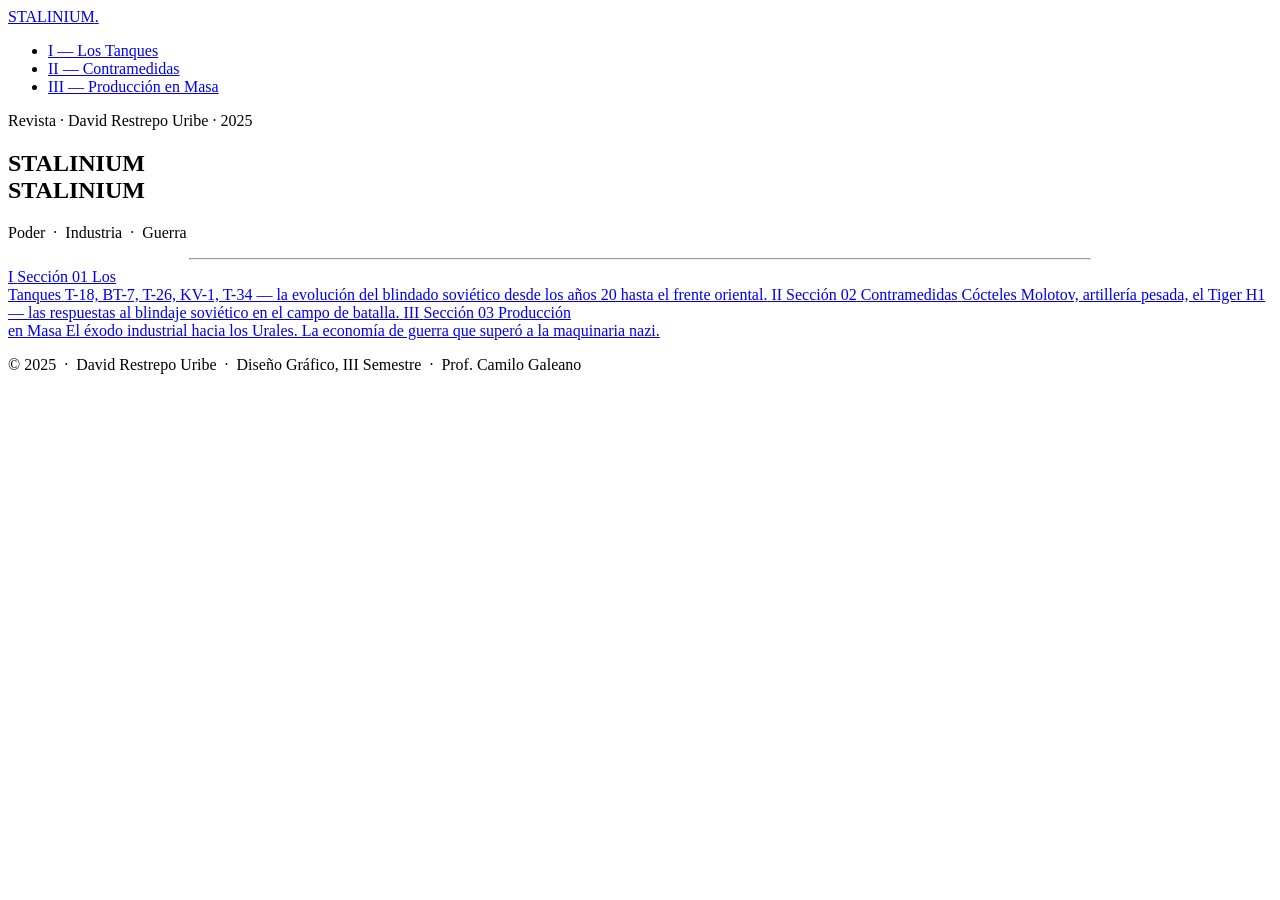
==== index.html @ 34686d77 "Rename Index.html to index.html" ====
<!DOCTYPE html>
<html lang="es">
<head>
  <meta charset="UTF-8">
  <meta name="viewport" content="width=device-width, initial-scale=1.0">
  <title>Stalinium — Poder, Industria, Guerra</title>
  <link rel="stylesheet" href="style.css">
</head>
<body id="home">

  <nav class="site-nav">
    <a href="index.html" class="nav-brand">STALINIUM<span>.</span></a>
    <ul class="nav-links">
      <li><a href="seccion1.html">I — Los Tanques</a></li>
      <li><a href="seccion2.html">II — Contramedidas</a></li>
      <li><a href="seccion3.html">III — Producción en Masa</a></li>
    </ul>
  </nav>

  <section class="home-hero">
    <p class="home-eyebrow">Revista · David Restrepo Uribe · 2025</p>
    <h1 class="home-title">
      STALINIUM<br>
      <span class="outline">STALINIUM</span>
    </h1>
    <p class="home-subtitle">Poder &nbsp;·&nbsp; Industria &nbsp;·&nbsp; Guerra</p>

    <hr class="divider" style="width:100%;max-width:900px;">

    <div class="home-nav-grid">

      <a href="seccion1.html" class="home-nav-card">
        <span class="card-num">I</span>
        <span class="card-tag">Sección 01</span>
        <span class="card-title">Los<br>Tanques</span>
        <span class="card-desc">T-18, BT-7, T-26, KV-1, T-34 — la evolución del blindado soviético desde los años 20 hasta el frente oriental.</span>
      </a>

      <a href="seccion2.html" class="home-nav-card">
        <span class="card-num">II</span>
        <span class="card-tag">Sección 02</span>
        <span class="card-title">Contra&shy;medidas</span>
        <span class="card-desc">Cócteles Molotov, artillería pesada, el Tiger H1 — las respuestas al blindaje soviético en el campo de batalla.</span>
      </a>

      <a href="seccion3.html" class="home-nav-card">
        <span class="card-num">III</span>
        <span class="card-tag">Sección 03</span>
        <span class="card-title">Producción<br>en Masa</span>
        <span class="card-desc">El éxodo industrial hacia los Urales. La economía de guerra que superó a la maquinaria nazi.</span>
      </a>

    </div>
  </section>

  <footer class="home-footer">
    <p>© 2025 &nbsp;·&nbsp; David Restrepo Uribe &nbsp;·&nbsp; Diseño Gráfico, III Semestre &nbsp;·&nbsp; Prof. Camilo Galeano</p>
  </footer>

</body>
</html>
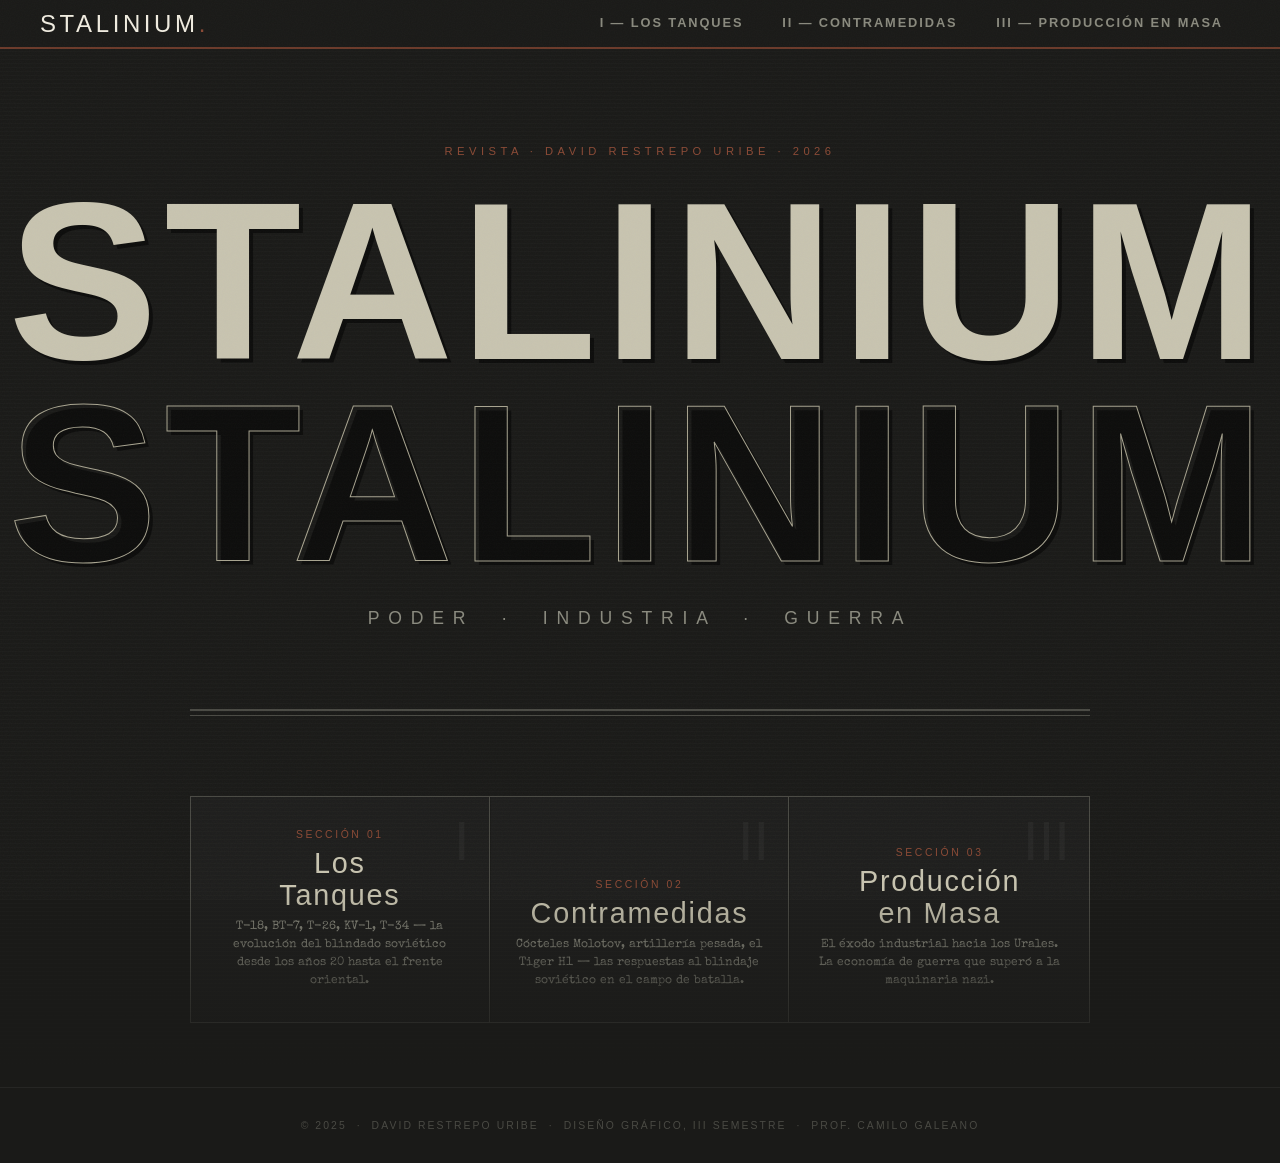
==== commit 2f3b02c3: "Update index.html" ====
--- a/index.html
+++ b/index.html
@@ -18,7 +18,7 @@
   </nav>
 
   <section class="home-hero">
-    <p class="home-eyebrow">Revista · David Restrepo Uribe · 2025</p>
+    <p class="home-eyebrow">Revista · David Restrepo Uribe · 2026</p>
     <h1 class="home-title">
       STALINIUM<br>
       <span class="outline">STALINIUM</span>
--- a/style.css
+++ b/style.css
@@ -0,0 +1,958 @@
+/* ============================================
+   STALINIUM — Estilos globales
+   Estética: Industrial / WWII / Papel viejo
+   ============================================ */
+
+@import url('https://fonts.googleapis.com/css2?family=Bebas+Neue&family=Special+Elite&family=Oswald:wght@300;400;600;700&family=IM+Fell+English:ital@0;1&display=swap');
+
+/* --- Variables --- */
+:root {
+  --ink:        #1a1a18;
+  --dark:       #2b2b27;
+  --mid:        #4a4a44;
+  --light:      #8a8a7e;
+  --paper:      #c8c4b0;
+  --paper-dark: #a8a490;
+  --paper-pale: #e2dece;
+  --cream:      #f0ece0;
+  --rust:       #6b3a2a;
+  --rust-light: #8b4a35;
+  --shadow:     rgba(10, 10, 8, 0.55);
+}
+
+/* --- Reset --- */
+*, *::before, *::after {
+  margin: 0; padding: 0;
+  box-sizing: border-box;
+}
+
+html { scroll-behavior: smooth; }
+
+body {
+  background-color: var(--dark);
+  color: var(--paper);
+  font-family: 'Special Elite', cursive;
+  overflow-x: hidden;
+}
+
+/* --- Grain overlay para todo el sitio --- */
+body::before {
+  content: '';
+  position: fixed;
+  inset: 0;
+  background-image: url("data:image/svg+xml,%3Csvg xmlns='http://www.w3.org/2000/svg' width='300' height='300'%3E%3Cfilter id='noise'%3E%3CfeTurbulence type='fractalNoise' baseFrequency='0.85' numOctaves='4' stitchTiles='stitch'/%3E%3C/filter%3E%3Crect width='300' height='300' filter='url(%23noise)' opacity='0.07'/%3E%3C/svg%3E");
+  pointer-events: none;
+  z-index: 9999;
+  opacity: 0.4;
+}
+
+/* ============================================
+   COMPONENTES COMPARTIDOS
+   ============================================ */
+
+/* Línea divisora estilo prensa */
+.divider {
+  border: none;
+  border-top: 2px solid var(--mid);
+  margin: 2rem 0;
+  position: relative;
+}
+.divider::after {
+  content: '';
+  display: block;
+  border-top: 1px solid var(--mid);
+  margin-top: 4px;
+}
+
+/* Etiqueta clasificada */
+.stamp {
+  display: inline-block;
+  font-family: 'Bebas Neue', sans-serif;
+  font-size: 0.75rem;
+  letter-spacing: 0.2em;
+  color: var(--rust-light);
+  border: 1px solid var(--rust);
+  padding: 2px 10px;
+  text-transform: uppercase;
+  opacity: 0.85;
+  transform: rotate(-1.5deg);
+}
+
+/* Ficha técnica de tanque */
+.ficha {
+  background: rgba(26,26,24,0.7);
+  border-left: 3px solid var(--rust);
+  padding: 1rem 1.4rem;
+  font-size: 0.88rem;
+  line-height: 2;
+  color: var(--paper-pale);
+}
+.ficha span {
+  color: var(--light);
+  font-family: 'Oswald', sans-serif;
+  font-size: 0.78rem;
+  letter-spacing: 0.1em;
+  text-transform: uppercase;
+}
+.ficha strong {
+  color: var(--cream);
+  font-family: 'Bebas Neue', sans-serif;
+  font-size: 1rem;
+  letter-spacing: 0.05em;
+}
+
+/* ============================================
+   NAVIGATION — Compartida entre páginas
+   ============================================ */
+
+.site-nav {
+  position: sticky;
+  top: 0;
+  z-index: 100;
+  background: var(--ink);
+  border-bottom: 2px solid var(--rust);
+  display: flex;
+  align-items: center;
+  justify-content: space-between;
+  padding: 0.6rem 2.5rem;
+  gap: 1rem;
+}
+
+.site-nav .nav-brand {
+  font-family: 'Bebas Neue', sans-serif;
+  font-size: 1.5rem;
+  letter-spacing: 0.15em;
+  color: var(--cream);
+  text-decoration: none;
+}
+.site-nav .nav-brand span {
+  color: var(--rust-light);
+}
+
+.site-nav .nav-links {
+  display: flex;
+  gap: 0.3rem;
+  list-style: none;
+}
+
+.site-nav .nav-links a {
+  font-family: 'Oswald', sans-serif;
+  font-size: 0.8rem;
+  font-weight: 600;
+  letter-spacing: 0.15em;
+  text-transform: uppercase;
+  color: var(--light);
+  text-decoration: none;
+  padding: 0.5rem 1rem;
+  border: 1px solid transparent;
+  transition: all 0.2s;
+}
+.site-nav .nav-links a:hover,
+.site-nav .nav-links a.active {
+  color: var(--cream);
+  border-color: var(--mid);
+  background: rgba(255,255,255,0.04);
+}
+
+/* ============================================
+   HOME — index.html
+   ============================================ */
+
+body#home {
+  background: var(--ink);
+  min-height: 100vh;
+  display: flex;
+  flex-direction: column;
+}
+
+.home-hero {
+  flex: 1;
+  display: flex;
+  flex-direction: column;
+  align-items: center;
+  justify-content: center;
+  text-align: center;
+  padding: 6rem 2rem 4rem;
+  position: relative;
+  overflow: hidden;
+}
+
+/* Fondo rayado tipo impresión tipográfica antigua */
+.home-hero::before {
+  content: '';
+  position: absolute;
+  inset: 0;
+  background: repeating-linear-gradient(
+    0deg,
+    transparent,
+    transparent 3px,
+    rgba(255,255,255,0.012) 3px,
+    rgba(255,255,255,0.012) 4px
+  );
+  pointer-events: none;
+}
+
+.home-hero::after {
+  content: '';
+  position: absolute;
+  bottom: 0; left: 0; right: 0;
+  height: 200px;
+  background: linear-gradient(to bottom, transparent, var(--ink));
+  pointer-events: none;
+}
+
+.home-eyebrow {
+  font-family: 'Oswald', sans-serif;
+  font-size: 0.7rem;
+  letter-spacing: 0.4em;
+  color: var(--rust-light);
+  text-transform: uppercase;
+  margin-bottom: 1.5rem;
+}
+
+.home-title {
+  font-family: 'Bebas Neue', sans-serif;
+  font-size: clamp(5rem, 18vw, 14rem);
+  line-height: 0.9;
+  letter-spacing: 0.03em;
+  color: var(--paper);
+  text-shadow: 4px 4px 0 rgba(0,0,0,0.5);
+  position: relative;
+}
+
+.home-title .outline {
+  -webkit-text-stroke: 1px var(--paper-dark);
+  color: transparent;
+}
+
+.home-subtitle {
+  font-family: 'Oswald', sans-serif;
+  font-size: clamp(0.8rem, 2vw, 1.1rem);
+  letter-spacing: 0.5em;
+  color: var(--light);
+  text-transform: uppercase;
+  margin: 1.5rem 0 3rem;
+  font-weight: 300;
+}
+
+.home-nav-grid {
+  display: grid;
+  grid-template-columns: repeat(3, 1fr);
+  gap: 1px;
+  width: 100%;
+  max-width: 900px;
+  margin-top: 3rem;
+  border: 1px solid var(--mid);
+}
+
+.home-nav-card {
+  display: flex;
+  flex-direction: column;
+  justify-content: flex-end;
+  padding: 2rem 1.5rem;
+  text-decoration: none;
+  background: rgba(255,255,255,0.02);
+  border-right: 1px solid var(--mid);
+  position: relative;
+  overflow: hidden;
+  transition: background 0.3s;
+  min-height: 200px;
+}
+.home-nav-card:last-child { border-right: none; }
+.home-nav-card:hover { background: rgba(255,255,255,0.06); }
+
+.home-nav-card .card-num {
+  position: absolute;
+  top: 1rem; right: 1.2rem;
+  font-family: 'Bebas Neue', sans-serif;
+  font-size: 3.5rem;
+  color: rgba(255,255,255,0.04);
+  line-height: 1;
+}
+
+.home-nav-card .card-tag {
+  font-family: 'Oswald', sans-serif;
+  font-size: 0.65rem;
+  letter-spacing: 0.25em;
+  color: var(--rust-light);
+  text-transform: uppercase;
+  margin-bottom: 0.5rem;
+}
+
+.home-nav-card .card-title {
+  font-family: 'Bebas Neue', sans-serif;
+  font-size: 1.8rem;
+  letter-spacing: 0.06em;
+  color: var(--paper);
+  line-height: 1.1;
+}
+
+.home-nav-card .card-desc {
+  font-family: 'Special Elite', cursive;
+  font-size: 0.75rem;
+  color: var(--light);
+  margin-top: 0.4rem;
+  line-height: 1.5;
+}
+
+.home-footer {
+  text-align: center;
+  padding: 2rem;
+  font-family: 'Oswald', sans-serif;
+  font-size: 0.65rem;
+  letter-spacing: 0.2em;
+  color: var(--mid);
+  text-transform: uppercase;
+  border-top: 1px solid rgba(255,255,255,0.05);
+}
+
+/* ============================================
+   LAYOUT BASE — Secciones
+   ============================================ */
+
+.page-wrapper {
+  min-height: 100vh;
+  background: var(--dark);
+}
+
+/* Hero de sección */
+.section-hero {
+  position: relative;
+  padding: 5rem 2rem 4rem;
+  text-align: center;
+  border-bottom: 2px solid var(--mid);
+  overflow: hidden;
+}
+
+.section-hero::before {
+  content: '';
+  position: absolute;
+  inset: 0;
+  background: repeating-linear-gradient(
+    -45deg,
+    transparent,
+    transparent 20px,
+    rgba(255,255,255,0.008) 20px,
+    rgba(255,255,255,0.008) 21px
+  );
+}
+
+.section-hero .section-num {
+  font-family: 'Bebas Neue', sans-serif;
+  font-size: 12rem;
+  color: rgba(255,255,255,0.03);
+  position: absolute;
+  top: 50%; left: 50%;
+  transform: translate(-50%, -50%);
+  line-height: 1;
+  pointer-events: none;
+  white-space: nowrap;
+}
+
+.section-hero .eyebrow {
+  font-family: 'Oswald', sans-serif;
+  font-size: 0.7rem;
+  letter-spacing: 0.35em;
+  color: var(--rust-light);
+  text-transform: uppercase;
+  margin-bottom: 1rem;
+  position: relative;
+}
+
+.section-hero h1 {
+  font-family: 'Bebas Neue', sans-serif;
+  font-size: clamp(3.5rem, 10vw, 7rem);
+  letter-spacing: 0.04em;
+  color: var(--paper);
+  line-height: 1;
+  position: relative;
+  text-shadow: 3px 3px 0 rgba(0,0,0,0.4);
+}
+
+.section-hero .subtitle {
+  font-family: 'IM Fell English', serif;
+  font-style: italic;
+  font-size: 1rem;
+  color: var(--light);
+  margin-top: 1rem;
+  position: relative;
+}
+
+/* Contenido principal */
+.content-area {
+  max-width: 1100px;
+  margin: 0 auto;
+  padding: 4rem 2rem 6rem;
+}
+
+/* Footer de sección */
+.page-footer {
+  background: var(--ink);
+  border-top: 2px solid var(--mid);
+  padding: 1.5rem 2.5rem;
+  display: flex;
+  align-items: center;
+  justify-content: space-between;
+}
+.page-footer p {
+  font-family: 'Oswald', sans-serif;
+  font-size: 0.65rem;
+  letter-spacing: 0.2em;
+  color: var(--mid);
+  text-transform: uppercase;
+}
+.page-footer .back-home {
+  font-family: 'Oswald', sans-serif;
+  font-size: 0.7rem;
+  letter-spacing: 0.15em;
+  color: var(--light);
+  text-decoration: none;
+  text-transform: uppercase;
+  border-bottom: 1px solid var(--mid);
+  transition: color 0.2s, border-color 0.2s;
+}
+.page-footer .back-home:hover {
+  color: var(--cream);
+  border-color: var(--rust-light);
+}
+
+/* ============================================
+   SECCIÓN 1 — Los Tanques
+   ============================================ */
+
+/* Tarjeta de tanque principal */
+.tank-card {
+  display: grid;
+  grid-template-columns: 1fr 1fr;
+  gap: 0;
+  border: 1px solid var(--mid);
+  margin-bottom: 4rem;
+  background: rgba(10,10,8,0.4);
+  position: relative;
+}
+
+.tank-card.reverse { direction: rtl; }
+.tank-card.reverse > * { direction: ltr; }
+
+.tank-card-img {
+  background: var(--ink);
+  overflow: hidden;
+  min-height: 320px;
+  position: relative;
+}
+.tank-card-img img {
+  width: 100%; height: 100%;
+  object-fit: cover;
+  filter: grayscale(100%) contrast(1.1) brightness(0.85);
+  display: block;
+}
+/* Placeholder gris cuando no hay imagen */
+.tank-card-img .img-placeholder {
+  width: 100%; height: 100%;
+  min-height: 320px;
+  display: flex;
+  align-items: center;
+  justify-content: center;
+  background: linear-gradient(135deg, #1a1a18, #2b2b27);
+  font-family: 'Bebas Neue', sans-serif;
+  font-size: 5rem;
+  color: rgba(255,255,255,0.05);
+  letter-spacing: 0.1em;
+}
+
+.tank-card-body {
+  padding: 2rem 2.5rem;
+  display: flex;
+  flex-direction: column;
+  justify-content: center;
+  gap: 1rem;
+  border-left: 1px solid var(--mid);
+}
+.tank-card.reverse .tank-card-body {
+  border-left: none;
+  border-right: 1px solid var(--mid);
+}
+
+.tank-card-body .tank-designation {
+  font-family: 'Oswald', sans-serif;
+  font-size: 0.65rem;
+  letter-spacing: 0.35em;
+  color: var(--rust-light);
+  text-transform: uppercase;
+}
+
+.tank-card-body h2 {
+  font-family: 'Bebas Neue', sans-serif;
+  font-size: 3.5rem;
+  letter-spacing: 0.03em;
+  color: var(--cream);
+  line-height: 1;
+}
+
+.tank-card-body .tank-subtitle {
+  font-family: 'IM Fell English', serif;
+  font-style: italic;
+  font-size: 0.9rem;
+  color: var(--paper-dark);
+  border-left: 2px solid var(--rust);
+  padding-left: 0.8rem;
+  margin: 0.3rem 0;
+}
+
+.tank-card-body p {
+  font-size: 0.85rem;
+  line-height: 1.8;
+  color: var(--paper);
+}
+
+/* Galería de tanques secundarios */
+.tank-row {
+  display: grid;
+  grid-template-columns: 1fr 1fr;
+  gap: 1px;
+  border: 1px solid var(--mid);
+  margin-bottom: 4rem;
+  background: var(--mid);
+}
+
+.tank-mini {
+  background: var(--dark);
+  padding: 0;
+  display: flex;
+  flex-direction: column;
+}
+
+.tank-mini-img {
+  height: 200px;
+  background: var(--ink);
+  overflow: hidden;
+  position: relative;
+}
+.tank-mini-img .img-placeholder {
+  width: 100%; height: 100%;
+  display: flex; align-items: center; justify-content: center;
+  background: linear-gradient(135deg, #1a1a18, #2b2b27);
+  font-family: 'Bebas Neue', sans-serif;
+  font-size: 3rem;
+  color: rgba(255,255,255,0.05);
+}
+
+.tank-mini-body {
+  padding: 1.4rem 1.6rem;
+  flex: 1;
+  border-top: 1px solid var(--mid);
+}
+.tank-mini-body h3 {
+  font-family: 'Bebas Neue', sans-serif;
+  font-size: 2rem;
+  color: var(--cream);
+  letter-spacing: 0.04em;
+  margin-bottom: 0.6rem;
+}
+.tank-mini-body p {
+  font-size: 0.82rem;
+  line-height: 1.75;
+  color: var(--paper);
+}
+
+/* Bloque de guerra de invierno */
+.war-block {
+  border: 1px solid var(--mid);
+  padding: 3rem;
+  margin-bottom: 4rem;
+  position: relative;
+  background: rgba(10,10,8,0.3);
+}
+.war-block::before {
+  content: 'DOCUMENTO CLASIFICADO';
+  position: absolute;
+  top: -0.6rem; left: 2rem;
+  background: var(--dark);
+  padding: 0 0.8rem;
+  font-family: 'Oswald', sans-serif;
+  font-size: 0.6rem;
+  letter-spacing: 0.3em;
+  color: var(--rust);
+  text-transform: uppercase;
+}
+.war-block h2 {
+  font-family: 'Bebas Neue', sans-serif;
+  font-size: 2.8rem;
+  color: var(--paper);
+  letter-spacing: 0.05em;
+  margin-bottom: 1.5rem;
+}
+.war-block p {
+  font-size: 0.87rem;
+  line-height: 1.85;
+  color: var(--paper);
+  margin-bottom: 1rem;
+}
+.war-block .highlight {
+  background: rgba(107,58,42,0.2);
+  border-left: 3px solid var(--rust);
+  padding: 1rem 1.5rem;
+  margin: 1.5rem 0;
+  font-family: 'IM Fell English', serif;
+  font-style: italic;
+  font-size: 0.9rem;
+  color: var(--paper-pale);
+}
+.war-block .war-conclusion {
+  display: grid;
+  grid-template-columns: 1fr 1fr 1fr;
+  gap: 1px;
+  border: 1px solid var(--mid);
+  background: var(--mid);
+  margin-top: 2rem;
+}
+.war-conclusion-item {
+  background: var(--dark);
+  padding: 1.2rem;
+  font-size: 0.8rem;
+  line-height: 1.7;
+  color: var(--paper);
+}
+.war-conclusion-item strong {
+  display: block;
+  font-family: 'Oswald', sans-serif;
+  font-size: 0.65rem;
+  letter-spacing: 0.2em;
+  color: var(--rust-light);
+  text-transform: uppercase;
+  margin-bottom: 0.4rem;
+}
+
+/* ============================================
+   SECCIÓN 2 — Contramedidas
+   ============================================ */
+
+.counter-intro {
+  font-family: 'IM Fell English', serif;
+  font-size: 1.05rem;
+  line-height: 1.9;
+  color: var(--paper);
+  max-width: 750px;
+  margin: 0 auto 3.5rem;
+  text-align: center;
+  font-style: italic;
+}
+
+.counter-grid {
+  display: grid;
+  grid-template-columns: repeat(3, 1fr);
+  gap: 1px;
+  background: var(--mid);
+  border: 1px solid var(--mid);
+  margin-bottom: 4rem;
+}
+
+.counter-item {
+  background: var(--dark);
+  padding: 2rem 1.8rem;
+}
+.counter-item .counter-icon {
+  font-family: 'Bebas Neue', sans-serif;
+  font-size: 3rem;
+  color: rgba(255,255,255,0.06);
+  line-height: 1;
+  margin-bottom: 1rem;
+}
+.counter-item h3 {
+  font-family: 'Bebas Neue', sans-serif;
+  font-size: 1.4rem;
+  letter-spacing: 0.05em;
+  color: var(--paper);
+  margin-bottom: 0.3rem;
+}
+.counter-item .counter-sub {
+  font-family: 'Oswald', sans-serif;
+  font-size: 0.6rem;
+  letter-spacing: 0.25em;
+  color: var(--rust-light);
+  text-transform: uppercase;
+  margin-bottom: 0.8rem;
+}
+.counter-item p {
+  font-size: 0.82rem;
+  line-height: 1.75;
+  color: var(--light);
+}
+
+/* Bloque Tiger */
+.tiger-block {
+  display: grid;
+  grid-template-columns: 1.4fr 1fr;
+  gap: 0;
+  border: 1px solid var(--mid);
+  margin-bottom: 4rem;
+  background: rgba(10,10,8,0.4);
+}
+
+.tiger-block-body {
+  padding: 2.5rem 3rem;
+  display: flex;
+  flex-direction: column;
+  justify-content: center;
+  gap: 1.2rem;
+}
+.tiger-block-body .enemy-tag {
+  font-family: 'Oswald', sans-serif;
+  font-size: 0.65rem;
+  letter-spacing: 0.35em;
+  color: var(--rust-light);
+  text-transform: uppercase;
+}
+.tiger-block-body h2 {
+  font-family: 'Bebas Neue', sans-serif;
+  font-size: 4rem;
+  letter-spacing: 0.03em;
+  color: var(--paper);
+  line-height: 1;
+}
+.tiger-block-body p {
+  font-size: 0.87rem;
+  line-height: 1.85;
+  color: var(--paper);
+}
+.tiger-block-aside {
+  background: rgba(10,10,8,0.5);
+  padding: 2.5rem 2rem;
+  border-left: 1px solid var(--mid);
+  display: flex;
+  flex-direction: column;
+  justify-content: center;
+  gap: 1rem;
+}
+.tiger-block-aside h4 {
+  font-family: 'Oswald', sans-serif;
+  font-size: 0.65rem;
+  letter-spacing: 0.3em;
+  color: var(--rust);
+  text-transform: uppercase;
+  margin-bottom: 0.5rem;
+}
+
+/* Timeline de evolución */
+.timeline {
+  position: relative;
+  padding-left: 2.5rem;
+  margin-bottom: 4rem;
+}
+.timeline::before {
+  content: '';
+  position: absolute;
+  left: 0.7rem;
+  top: 0; bottom: 0;
+  width: 1px;
+  background: var(--mid);
+}
+.timeline-item {
+  position: relative;
+  margin-bottom: 2.5rem;
+}
+.timeline-item::before {
+  content: '';
+  position: absolute;
+  left: -2.1rem;
+  top: 0.4rem;
+  width: 8px; height: 8px;
+  background: var(--rust);
+  border: 2px solid var(--dark);
+}
+.timeline-item .tl-year {
+  font-family: 'Bebas Neue', sans-serif;
+  font-size: 0.85rem;
+  letter-spacing: 0.2em;
+  color: var(--rust-light);
+}
+.timeline-item h3 {
+  font-family: 'Bebas Neue', sans-serif;
+  font-size: 1.6rem;
+  color: var(--paper);
+  letter-spacing: 0.04em;
+  margin: 0.2rem 0 0.6rem;
+}
+.timeline-item p {
+  font-size: 0.83rem;
+  line-height: 1.8;
+  color: var(--light);
+}
+
+/* ============================================
+   SECCIÓN 3 — Producción en Masa
+   ============================================ */
+
+.production-lead {
+  display: grid;
+  grid-template-columns: 1fr 1fr;
+  gap: 0;
+  border: 1px solid var(--mid);
+  margin-bottom: 4rem;
+  background: rgba(10,10,8,0.4);
+}
+.production-lead-img {
+  background: var(--ink);
+  min-height: 350px;
+  overflow: hidden;
+  position: relative;
+}
+.production-lead-img .img-placeholder {
+  width: 100%; height: 100%;
+  min-height: 350px;
+  display: flex; align-items: center; justify-content: center;
+  background: linear-gradient(135deg, #111110, #222220);
+  font-family: 'Bebas Neue', sans-serif;
+  font-size: 6rem;
+  color: rgba(255,255,255,0.04);
+}
+.production-lead-body {
+  padding: 3rem 2.5rem;
+  border-left: 1px solid var(--mid);
+  display: flex;
+  flex-direction: column;
+  justify-content: center;
+  gap: 1.2rem;
+}
+.production-lead-body .p-eyebrow {
+  font-family: 'Oswald', sans-serif;
+  font-size: 0.65rem;
+  letter-spacing: 0.35em;
+  color: var(--rust-light);
+  text-transform: uppercase;
+}
+.production-lead-body h2 {
+  font-family: 'Bebas Neue', sans-serif;
+  font-size: 3rem;
+  letter-spacing: 0.04em;
+  color: var(--paper);
+  line-height: 1.05;
+}
+.production-lead-body p {
+  font-size: 0.87rem;
+  line-height: 1.85;
+  color: var(--paper);
+}
+
+/* Stats */
+.stats-row {
+  display: grid;
+  grid-template-columns: repeat(4, 1fr);
+  gap: 1px;
+  background: var(--mid);
+  border: 1px solid var(--mid);
+  margin-bottom: 4rem;
+}
+.stat-box {
+  background: var(--dark);
+  padding: 2rem 1.5rem;
+  text-align: center;
+}
+.stat-box .stat-num {
+  font-family: 'Bebas Neue', sans-serif;
+  font-size: 3.5rem;
+  color: var(--paper);
+  line-height: 1;
+  letter-spacing: 0.02em;
+}
+.stat-box .stat-unit {
+  font-family: 'Bebas Neue', sans-serif;
+  font-size: 1rem;
+  color: var(--rust-light);
+}
+.stat-box .stat-label {
+  font-family: 'Oswald', sans-serif;
+  font-size: 0.6rem;
+  letter-spacing: 0.2em;
+  color: var(--light);
+  text-transform: uppercase;
+  margin-top: 0.5rem;
+  display: block;
+}
+
+/* Artículo largo */
+.long-article {
+  max-width: 760px;
+  margin: 0 auto 4rem;
+}
+.long-article h3 {
+  font-family: 'Bebas Neue', sans-serif;
+  font-size: 2rem;
+  letter-spacing: 0.05em;
+  color: var(--cream);
+  margin-bottom: 1rem;
+  padding-bottom: 0.5rem;
+  border-bottom: 1px solid var(--mid);
+}
+.long-article p {
+  font-size: 0.88rem;
+  line-height: 1.9;
+  color: var(--paper);
+  margin-bottom: 1.2rem;
+}
+.long-article .pullquote {
+  font-family: 'IM Fell English', serif;
+  font-size: 1.2rem;
+  font-style: italic;
+  color: var(--paper-pale);
+  border-top: 1px solid var(--mid);
+  border-bottom: 1px solid var(--mid);
+  padding: 1.5rem 0;
+  margin: 2rem 0;
+  text-align: center;
+}
+
+/* Comparativa final */
+.compare-table {
+  width: 100%;
+  border-collapse: collapse;
+  margin-bottom: 4rem;
+  border: 1px solid var(--mid);
+}
+.compare-table th {
+  background: var(--ink);
+  font-family: 'Oswald', sans-serif;
+  font-size: 0.7rem;
+  letter-spacing: 0.2em;
+  color: var(--rust-light);
+  text-transform: uppercase;
+  padding: 1rem 1.5rem;
+  text-align: left;
+  border-bottom: 2px solid var(--rust);
+}
+.compare-table td {
+  font-family: 'Special Elite', cursive;
+  font-size: 0.82rem;
+  padding: 0.85rem 1.5rem;
+  color: var(--paper);
+  border-bottom: 1px solid rgba(138,138,126,0.15);
+}
+.compare-table tr:hover td {
+  background: rgba(255,255,255,0.025);
+}
+.compare-table .ussr {
+  color: var(--paper-pale);
+}
+.compare-table .ger {
+  color: var(--light);
+}
+
+/* ============================================
+   RESPONSIVE
+   ============================================ */
+@media (max-width: 768px) {
+  .home-nav-grid { grid-template-columns: 1fr; }
+  .tank-card,
+  .tank-row,
+  .tiger-block,
+  .production-lead,
+  .counter-grid,
+  .war-block .war-conclusion {
+    grid-template-columns: 1fr;
+  }
+  .tank-card.reverse { direction: ltr; }
+  .stats-row { grid-template-columns: 1fr 1fr; }
+  .site-nav { padding: 0.6rem 1.2rem; }
+  .site-nav .nav-brand { font-size: 1.1rem; }
+  .site-nav .nav-links a { padding: 0.4rem 0.5rem; font-size: 0.7rem; }
+}
